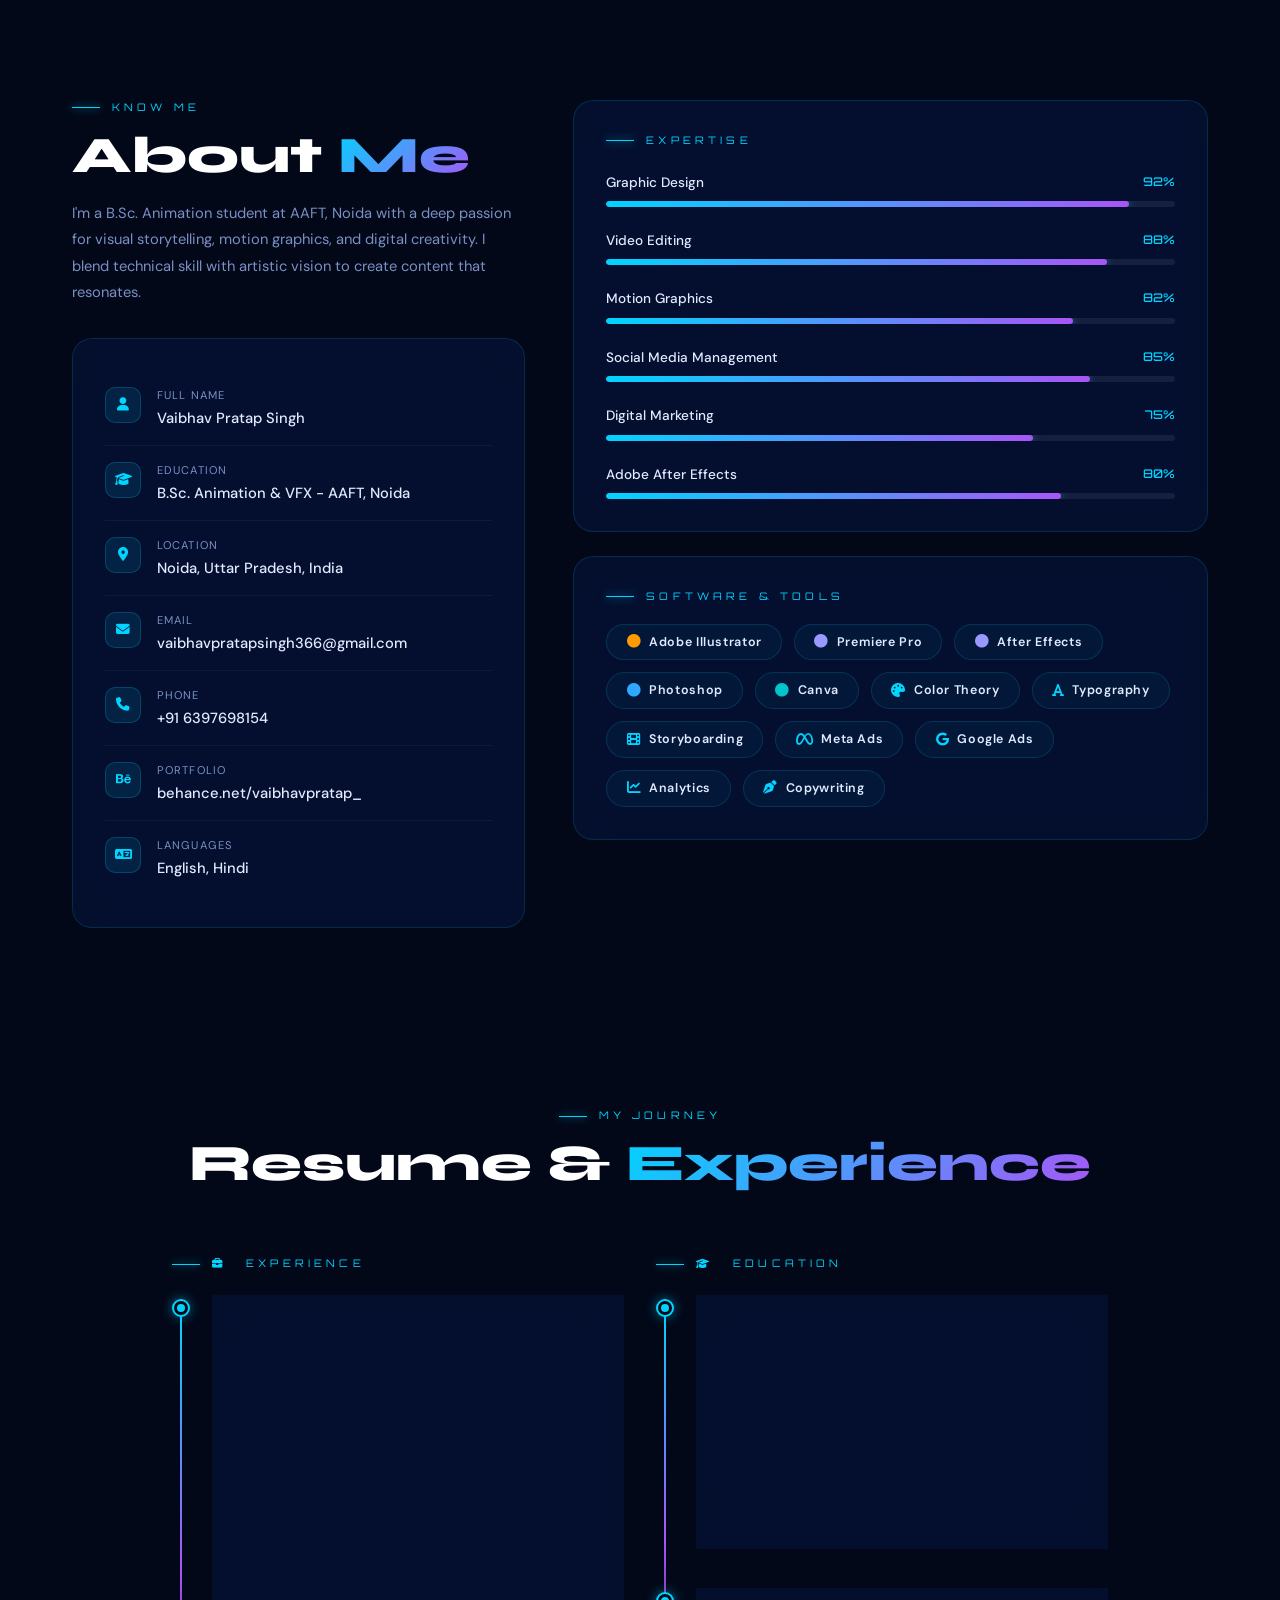
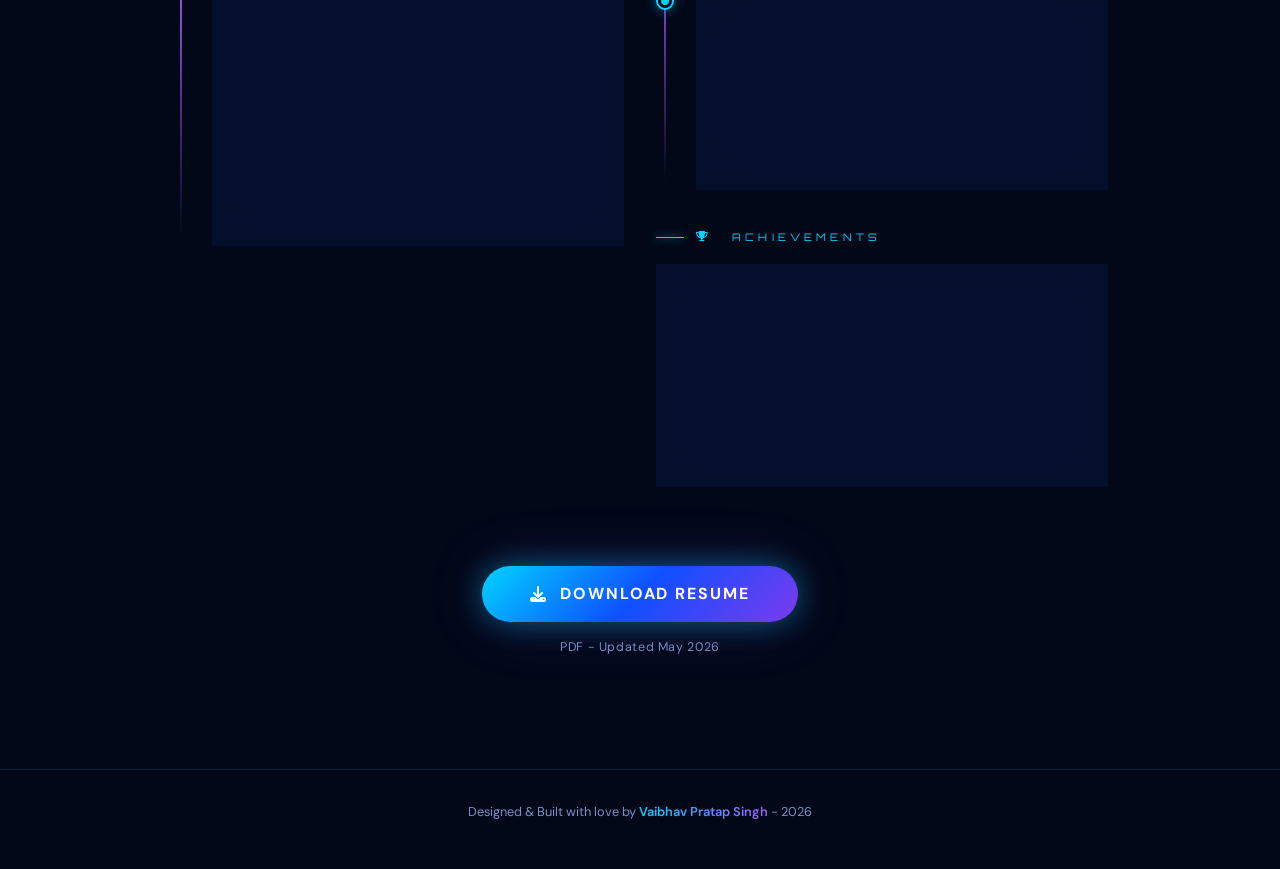
==== about.html @ ba0e1bf4 "Add files via upload" ====
﻿<!DOCTYPE html>
<html lang="en">
<head>
  <meta charset="UTF-8">
  <meta name="viewport" content="width=device-width, initial-scale=1.0">
  <title>Vaibhav Pratap Singh - About</title>
  <link href="https://cdnjs.cloudflare.com/ajax/libs/bootstrap/5.3.0/css/bootstrap.min.css" rel="stylesheet">
  <link href="https://cdnjs.cloudflare.com/ajax/libs/font-awesome/6.4.0/css/all.min.css" rel="stylesheet">
  <link href="https://fonts.googleapis.com/css2?family=Orbitron:wght@400;700;900&family=Syne:wght@400;600;700;800&family=DM+Sans:wght@400;500;700&display=swap" rel="stylesheet">
  <link rel="stylesheet" href="style.css">
</head>
<body data-page="about">
<section id="about">
  <div class="about-grid">
    <div>
      <div class="reveal">
        <div class="section-label">Know Me</div>
        <h2 class="section-title">About <span>Me</span></h2>
        <p style="color:var(--muted);font-size:0.92rem;line-height:1.8;margin-bottom:2rem;">
          I'm a B.Sc. Animation student at AAFT, Noida with a deep passion for visual storytelling,
          motion graphics, and digital creativity. I blend technical skill with artistic vision to
          create content that resonates.
        </p>
      </div>
      <div class="glass-card detail-card reveal reveal-d1">
        <div class="detail-row">
          <div class="detail-icon"><i class="fa-solid fa-user"></i></div>
          <div>
            <div class="detail-label">Full Name</div>
            <div class="detail-value">Vaibhav Pratap Singh</div>
          </div>
        </div>
        <div class="detail-row">
          <div class="detail-icon"><i class="fa-solid fa-graduation-cap"></i></div>
          <div>
            <div class="detail-label">Education</div>
            <div class="detail-value">B.Sc. Animation & VFX - AAFT, Noida</div>
          </div>
        </div>
        <div class="detail-row">
          <div class="detail-icon"><i class="fa-solid fa-location-dot"></i></div>
          <div>
            <div class="detail-label">Location</div>
            <div class="detail-value">Noida, Uttar Pradesh, India</div>
          </div>
        </div>
        <div class="detail-row">
          <div class="detail-icon"><i class="fa-solid fa-envelope"></i></div>
          <div>
            <div class="detail-label">Email</div>
            <div class="detail-value">vaibhavpratapsingh366@gmail.com</div>
          </div>
        </div>
        <div class="detail-row">
          <div class="detail-icon"><i class="fa-solid fa-phone"></i></div>
          <div>
            <div class="detail-label">Phone</div>
            <div class="detail-value">+91 6397698154</div>
          </div>
        </div>
        <div class="detail-row">
          <div class="detail-icon"><i class="fa-brands fa-behance"></i></div>
          <div>
            <div class="detail-label">Portfolio</div>
            <div class="detail-value">behance.net/vaibhavpratap_</div>
          </div>
        </div>
        <div class="detail-row">
          <div class="detail-icon"><i class="fa-solid fa-language"></i></div>
          <div>
            <div class="detail-label">Languages</div>
            <div class="detail-value">English, Hindi</div>
          </div>
        </div>
      </div>
    </div>
    <div>
      <div class="glass-card detail-card reveal reveal-d2" style="margin-bottom:1.5rem;">
        <div class="section-label" style="margin-bottom:1.5rem;">Expertise</div>
        <div class="skill-item">
          <div class="skill-header"><span>Graphic Design</span><span class="skill-pct">92%</span></div>
          <div class="skill-bar"><div class="skill-fill" data-width="92"></div></div>
        </div>
        <div class="skill-item">
          <div class="skill-header"><span>Video Editing</span><span class="skill-pct">88%</span></div>
          <div class="skill-bar"><div class="skill-fill" data-width="88"></div></div>
        </div>
        <div class="skill-item">
          <div class="skill-header"><span>Motion Graphics</span><span class="skill-pct">82%</span></div>
          <div class="skill-bar"><div class="skill-fill" data-width="82"></div></div>
        </div>
        <div class="skill-item">
          <div class="skill-header"><span>Social Media Management</span><span class="skill-pct">85%</span></div>
          <div class="skill-bar"><div class="skill-fill" data-width="85"></div></div>
        </div>
        <div class="skill-item">
          <div class="skill-header"><span>Digital Marketing</span><span class="skill-pct">75%</span></div>
          <div class="skill-bar"><div class="skill-fill" data-width="75"></div></div>
        </div>
        <div class="skill-item" style="margin-bottom:0;">
          <div class="skill-header"><span>Adobe After Effects</span><span class="skill-pct">80%</span></div>
          <div class="skill-bar"><div class="skill-fill" data-width="80"></div></div>
        </div>
      </div>
      <div class="glass-card detail-card reveal reveal-d3">
        <div class="section-label" style="margin-bottom:1.2rem;">Software & Tools</div>
        <div class="tools-grid">
          <div class="tool-tag"><i class="fa-solid fa-circle" style="color:#ff9a00;"></i>Adobe Illustrator</div>
          <div class="tool-tag"><i class="fa-solid fa-circle" style="color:#9999ff;"></i>Premiere Pro</div>
          <div class="tool-tag"><i class="fa-solid fa-circle" style="color:#9999ff;"></i>After Effects</div>
          <div class="tool-tag"><i class="fa-solid fa-circle" style="color:#31a8ff;"></i>Photoshop</div>
          <div class="tool-tag"><i class="fa-solid fa-circle" style="color:#00c4cc;"></i>Canva</div>
          <div class="tool-tag"><i class="fa-solid fa-palette"></i>Color Theory</div>
          <div class="tool-tag"><i class="fa-solid fa-font"></i>Typography</div>
          <div class="tool-tag"><i class="fa-solid fa-film"></i>Storyboarding</div>
          <div class="tool-tag"><i class="fa-brands fa-meta"></i>Meta Ads</div>
          <div class="tool-tag"><i class="fa-brands fa-google"></i>Google Ads</div>
          <div class="tool-tag"><i class="fa-solid fa-chart-line"></i>Analytics</div>
          <div class="tool-tag"><i class="fa-solid fa-pen-nib"></i>Copywriting</div>
        </div>
      </div>
    </div>
  </div>
</section>

<section id="resume">
  <div class="resume-container">
    <div class="text-center reveal" style="margin-bottom:4rem;">
      <div class="section-label" style="justify-content:center;">My Journey</div>
      <h2 class="section-title">Resume & <span>Experience</span></h2>
    </div>

    <div class="resume-grid">
      <!-- Experience -->
      <div class="reveal reveal-d1">
        <div class="section-label" style="margin-bottom:1.5rem;">
          <i class="fa-solid fa-briefcase" style="margin-right:0.5rem;"></i>Experience
        </div>
        <div class="timeline">
          <div class="timeline-item">
            <div class="timeline-dot"></div>
            <div class="glass-card timeline-content">
              <div class="tl-date">2023 - Present</div>
              <div class="tl-title">Freelance Graphic Designer & Video Editor</div>
              <div class="tl-sub">Remote | India</div>
              <ul class="tl-list">
                <li>Designed 30+ social media posts, posters, and brand creatives for small businesses</li>
                <li>Edited 50+ short-form videos (Reels, YouTube Shorts, promos) using Premiere Pro & After Effects</li>
                <li>Created motion graphics including text animations, transitions, and logo reveals</li>
                <li>Managed social media accounts (Instagram, Facebook, LinkedIn) with content planning & engagement</li>
                <li>Ran digital marketing campaigns (Meta Ads, Google Ads) to increase reach and conversions</li>
                <li>Collaborated with clients and delivered projects on time with 100% satisfaction</li>
              </ul>
            </div>
          </div>
        </div>
      </div>

      <!-- Education -->
      <div class="reveal reveal-d2">
        <div class="section-label" style="margin-bottom:1.5rem;">
          <i class="fa-solid fa-graduation-cap" style="margin-right:0.5rem;"></i>Education
        </div>
        <div class="timeline">
          <div class="timeline-item">
            <div class="timeline-dot"></div>
            <div class="glass-card timeline-content">
              <div class="tl-date">2023 - Pursuing</div>
              <div class="tl-title">B.Sc. in Animation & VFX</div>
              <div class="tl-sub">AAFT, Noida Film City</div>
              <ul class="tl-list">
                <li>Specializing in visual effects, animation, and digital media production</li>
                <li>Hands-on training in industry-standard software and workflows</li>
              </ul>
            </div>
          </div>
          <div class="timeline-item">
            <div class="timeline-dot"></div>
            <div class="glass-card timeline-content">
              <div class="tl-date">Completed</div>
              <div class="tl-title">Class X & XII</div>
              <div class="tl-sub">Gyandeep Public School</div>
              <ul class="tl-list">
                <li>Strong academic foundation with focus on sciences</li>
              </ul>
            </div>
          </div>
        </div>

        <!-- Achievements -->
        <div class="section-label" style="margin:2rem 0 1.2rem;">
          <i class="fa-solid fa-trophy" style="margin-right:0.5rem;"></i>Achievements
        </div>
        <div class="glass-card timeline-content">
          <ul class="tl-list">
            <li>Completed multiple live projects as a freelancer with positive client feedback</li>
            <li>Delivered all projects before deadlines, maintaining 100% client satisfaction</li>
            <li>Continuously learning and upgrading skills to stay industry-ready</li>
          </ul>
        </div>
      </div>
    </div>

    <div class="download-section reveal">
      <a href="#" class="btn-download" onclick="alert('Resume PDF - Vaibhav Pratap Singh'); return false;">
        <i class="fa-solid fa-download"></i> Download Resume
      </a>
      <p style="color:var(--muted);font-size:0.78rem;margin-top:1rem;letter-spacing:0.05em;">
        PDF - Updated May 2026
      </p>
    </div>
  </div>
</section>

<footer>
  <p>Designed & Built with love by <span>Vaibhav Pratap Singh</span> - 2026</p>
</footer>
<script src="https://cdnjs.cloudflare.com/ajax/libs/bootstrap/5.3.0/js/bootstrap.bundle.min.js"></script>
<script src="script.js"></script>
</body>
</html>
---- style.css ----
﻿:root {
  --navy: #020818;
  --deep: #040d24;
  --card: rgba(6,18,52,0.75);
  --blue: #0f4fff;
  --electric: #00d4ff;
  --purple: #7c3aed;
  --violet: #a855f7;
  --glow: rgba(0,212,255,0.35);
  --glow2: rgba(124,58,237,0.3);
  --text: #e2eaff;
  --muted: #7a90c4;
  --orange: #ff7c1f;
  --border: rgba(0,212,255,0.15);
}

*, *::before, *::after { box-sizing: border-box; margin: 0; padding: 0; }

html { scroll-behavior: smooth; }

body {
  background: var(--navy);
  color: var(--text);
  font-family: 'DM Sans', sans-serif;
  cursor: auto;
  overflow-x: hidden;
}

a, button, .project-card, .project-thumb[data-lb-type], .hamburger, #lb-close {
  cursor: pointer;
}
@media (hover: none), (pointer: coarse) {
  body { cursor: auto; }
}

/* Loading Screen */
#loader {
  position: fixed; inset: 0;
  background: var(--navy);
  z-index: 9999;
  display: flex; flex-direction: column;
  align-items: center; justify-content: center;
  transition: opacity 0.8s ease, visibility 0.8s;
}
#loader.hidden { opacity: 0; visibility: hidden; }
.loader-logo {
  font-family: 'Orbitron', monospace;
  font-size: 2.5rem; font-weight: 900;
  background: linear-gradient(135deg, var(--electric), var(--violet));
  -webkit-background-clip: text; -webkit-text-fill-color: transparent;
  letter-spacing: 0.2em;
  animation: pulse-glow 1.5s ease-in-out infinite alternate;
}
.loader-bar-wrap {
  width: 240px; height: 2px;
  background: rgba(255,255,255,0.08);
  border-radius: 2px; margin-top: 2rem; overflow: hidden;
}
.loader-bar {
  height: 100%;
  background: linear-gradient(90deg, var(--electric), var(--violet));
  border-radius: 2px;
  animation: load 2s ease-in-out forwards;
}
@keyframes load { from { width: 0; } to { width: 100%; } }
@keyframes pulse-glow {
  from { text-shadow: 0 0 20px rgba(0,212,255,0.4); }
  to   { text-shadow: 0 0 60px rgba(0,212,255,0.9), 0 0 100px rgba(168,85,247,0.5); }
}

/* Stars Background */
.stars-bg {
  position: fixed; inset: 0; z-index: 0; pointer-events: none;
  background:
    radial-gradient(ellipse 80% 50% at 20% 0%, rgba(15,79,255,0.12) 0%, transparent 60%),
    radial-gradient(ellipse 60% 40% at 80% 100%, rgba(124,58,237,0.1) 0%, transparent 60%),
    var(--navy);
}
.stars-bg::before, .stars-bg::after {
  content: '';
  position: absolute; inset: 0;
  background-image:
    radial-gradient(1px 1px at 20% 15%, rgba(255,255,255,0.5) 0%, transparent 100%),
    radial-gradient(1px 1px at 70% 30%, rgba(255,255,255,0.4) 0%, transparent 100%),
    radial-gradient(1px 1px at 40% 70%, rgba(255,255,255,0.3) 0%, transparent 100%),
    radial-gradient(1.5px 1.5px at 85% 60%, rgba(255,255,255,0.5) 0%, transparent 100%),
    radial-gradient(1px 1px at 10% 85%, rgba(255,255,255,0.4) 0%, transparent 100%),
    radial-gradient(1px 1px at 55% 45%, rgba(255,255,255,0.3) 0%, transparent 100%),
    radial-gradient(1px 1px at 30% 55%, rgba(200,220,255,0.4) 0%, transparent 100%),
    radial-gradient(1.5px 1.5px at 92% 20%, rgba(200,220,255,0.5) 0%, transparent 100%),
    radial-gradient(1px 1px at 65% 80%, rgba(200,220,255,0.3) 0%, transparent 100%),
    radial-gradient(1px 1px at 5% 40%, rgba(200,220,255,0.4) 0%, transparent 100%);
  animation: twinkle 8s ease-in-out infinite alternate;
}
.stars-bg::after {
  background-image:
    radial-gradient(1px 1px at 45% 25%, rgba(255,255,255,0.5) 0%, transparent 100%),
    radial-gradient(1.5px 1.5px at 15% 65%, rgba(255,255,255,0.4) 0%, transparent 100%),
    radial-gradient(1px 1px at 75% 10%, rgba(255,255,255,0.3) 0%, transparent 100%),
    radial-gradient(1px 1px at 95% 80%, rgba(255,255,255,0.5) 0%, transparent 100%),
    radial-gradient(1px 1px at 25% 90%, rgba(200,220,255,0.4) 0%, transparent 100%);
  animation-duration: 6s; animation-delay: -3s;
}
@keyframes twinkle { from { opacity: 0.6; } to { opacity: 1; } }

/* Navbar */
.navbar-custom {
  position: fixed; top: 0; left: 0; right: 0; z-index: 1000;
  padding: 1rem 2rem;
  background: rgba(2,8,24,0.7);
  backdrop-filter: blur(20px) saturate(180%);
  border-bottom: 1px solid var(--border);
  transition: all 0.4s ease;
}
.navbar-custom.scrolled {
  padding: 0.6rem 2rem;
  background: rgba(2,8,24,0.92);
  box-shadow: 0 4px 40px rgba(0,0,0,0.4);
}
.nav-brand {
  font-family: 'Orbitron', monospace;
  font-size: 1.1rem; font-weight: 700;
  background: linear-gradient(135deg, var(--electric), var(--violet));
  -webkit-background-clip: text; -webkit-text-fill-color: transparent;
  letter-spacing: 0.15em; text-decoration: none;
}
.nav-links { display: flex; gap: 0.25rem; list-style: none; }
.nav-links a {
  color: var(--muted); text-decoration: none;
  font-size: 0.82rem; font-weight: 500; letter-spacing: 0.1em;
  text-transform: uppercase;
  padding: 0.5rem 1rem; border-radius: 6px;
  transition: all 0.3s ease; position: relative;
}
.nav-links a::after {
  content: ''; position: absolute; bottom: 4px; left: 50%; right: 50%;
  height: 2px; background: var(--electric);
  border-radius: 2px; transition: all 0.3s ease;
  box-shadow: 0 0 8px var(--electric);
}
.nav-links a:hover { color: var(--electric); }
.nav-links a:hover::after { left: 15%; right: 15%; }
.nav-links a.active { color: var(--electric); }
.nav-links a.active::after { left: 15%; right: 15%; }
.hamburger {
  display: none; flex-direction: column; gap: 5px;
  cursor: pointer; padding: 4px;
}
.hamburger span {
  display: block; width: 24px; height: 2px;
  background: var(--electric); border-radius: 2px;
  transition: all 0.3s;
}

/* Section Base */
section {
  position: relative; z-index: 1;
  min-height: 100vh; padding: 100px 0 80px;
}

/* HERO */
#home {
  display: flex; align-items: center;
  padding-top: 120px; padding-bottom: 60px;
  overflow: hidden;
}
.hero-grid {
  display: grid;
  grid-template-columns: 1fr 1fr;
  gap: 4rem; align-items: center;
  max-width: 1200px; margin: 0 auto; padding: 0 2rem;
  width: 100%;
}
.hero-text { order: 1; }
.hero-eyebrow {
  font-family: 'Orbitron', monospace;
  font-size: 0.7rem; letter-spacing: 0.35em;
  color: var(--electric); text-transform: uppercase;
  margin-bottom: 1.2rem;
  display: flex; align-items: center; gap: 0.75rem;
  animation: fadeSlideUp 0.8s ease 0.3s both;
}
.hero-eyebrow::before {
  content: ''; display: block; width: 32px; height: 1px;
  background: var(--electric);
  box-shadow: 0 0 8px var(--electric);
}
.hero-name {
  font-family: 'Syne', sans-serif;
  font-size: clamp(2.8rem, 5.5vw, 5rem);
  font-weight: 800; line-height: 1.05;
  color: #fff; margin-bottom: 0.4rem;
  animation: fadeSlideUp 0.8s ease 0.5s both;
}
.hero-name .highlight {
  background: linear-gradient(135deg, var(--electric) 0%, var(--violet) 100%);
  -webkit-background-clip: text; -webkit-text-fill-color: transparent;
  display: block;
}
.hero-title {
  font-family: 'Orbitron', monospace;
  font-size: 0.9rem; letter-spacing: 0.2em;
  color: var(--orange); margin-bottom: 1.8rem;
  text-transform: uppercase;
  animation: fadeSlideUp 0.8s ease 0.7s both;
}
.hero-desc {
  font-size: 1rem; color: var(--muted); line-height: 1.8;
  max-width: 480px; margin-bottom: 2.5rem;
  animation: fadeSlideUp 0.8s ease 0.9s both;
}
.hero-buttons {
  display: flex; gap: 1rem; flex-wrap: wrap;
  animation: fadeSlideUp 0.8s ease 1.1s both;
}
.btn-glow {
  padding: 0.75rem 2rem; border-radius: 50px;
  font-size: 0.85rem; font-weight: 600; letter-spacing: 0.1em;
  text-transform: uppercase; text-decoration: none;
  border: none; cursor: pointer; position: relative;
  overflow: hidden; transition: all 0.4s ease; display: inline-flex;
  align-items: center; gap: 0.5rem;
}
.btn-glow.primary {
  background: linear-gradient(135deg, var(--electric), var(--blue));
  color: #fff;
  box-shadow: 0 0 20px rgba(0,212,255,0.4), 0 4px 20px rgba(0,0,0,0.3);
}
.btn-glow.primary:hover {
  transform: translateY(-3px);
  box-shadow: 0 0 40px rgba(0,212,255,0.7), 0 8px 30px rgba(0,0,0,0.4);
}
.btn-glow.secondary {
  background: transparent;
  color: var(--electric);
  border: 1.5px solid rgba(0,212,255,0.5);
  box-shadow: 0 0 12px rgba(0,212,255,0.1) inset;
}
.btn-glow.secondary:hover {
  background: rgba(0,212,255,0.1);
  border-color: var(--electric);
  transform: translateY(-3px);
  box-shadow: 0 0 25px rgba(0,212,255,0.3);
}
.btn-glow::after {
  content: ''; position: absolute;
  width: 60px; height: 100%; top: 0; left: -80px;
  background: linear-gradient(90deg, transparent, rgba(255,255,255,0.2), transparent);
  transform: skewX(-20deg);
  transition: left 0.5s ease;
}
.btn-glow:hover::after { left: 120%; }

/* Hero Image */
.hero-image-wrap {
  order: 2; display: flex;
  justify-content: center; align-items: center;
  animation: fadeSlideLeft 1s ease 0.4s both;
  position: relative;
}
.hero-image-ring {
  position: relative; width: 340px; height: 340px;
}
.hero-image-ring::before, .hero-image-ring::after {
  content: ''; position: absolute; inset: -12px;
  border-radius: 50%;
  border: 1.5px solid transparent;
  background: linear-gradient(var(--navy), var(--navy)) padding-box,
              linear-gradient(135deg, var(--electric), transparent, var(--violet)) border-box;
  animation: spin-ring 8s linear infinite;
}
.hero-image-ring::after {
  inset: -24px;
  animation-direction: reverse;
  animation-duration: 12s;
  border-color: transparent;
  background: linear-gradient(var(--navy), var(--navy)) padding-box,
              linear-gradient(225deg, var(--violet), transparent, var(--electric)) border-box;
  opacity: 0.5;
}
@keyframes spin-ring { to { transform: rotate(360deg); } }
.hero-img {
  width: 100%; height: 100%;
  border-radius: 50%; object-fit: cover;
  border: 3px solid rgba(0,212,255,0.3);
  position: relative; z-index: 1;
  filter: brightness(1.05) saturate(1.1);
}
.hero-glow-orb {
  position: absolute; width: 300px; height: 300px;
  border-radius: 50%; z-index: 0;
  background: radial-gradient(ellipse, rgba(0,212,255,0.12) 0%, transparent 70%);
  animation: breathe 4s ease-in-out infinite alternate;
}
@keyframes breathe {
  from { transform: scale(0.95); opacity: 0.6; }
  to   { transform: scale(1.1);  opacity: 1; }
}

/* Social Strip */
.hero-social {
  display: flex; gap: 1rem; margin-top: 2rem;
  animation: fadeSlideUp 0.8s ease 1.3s both;
}
.social-icon {
  width: 42px; height: 42px; border-radius: 50%;
  display: flex; align-items: center; justify-content: center;
  background: rgba(255,255,255,0.04);
  border: 1px solid var(--border);
  color: var(--muted); font-size: 1rem;
  text-decoration: none; transition: all 0.3s ease;
}
.social-icon:hover {
  color: var(--electric);
  border-color: var(--electric);
  background: rgba(0,212,255,0.1);
  transform: translateY(-4px);
  box-shadow: 0 0 20px rgba(0,212,255,0.3);
}

/* Section Headings */
.section-label {
  font-family: 'Orbitron', monospace;
  font-size: 0.65rem; letter-spacing: 0.4em;
  color: var(--electric); text-transform: uppercase;
  display: flex; align-items: center; gap: 0.75rem;
  margin-bottom: 0.75rem;
}
.section-label::before {
  content: ''; display: block; width: 28px; height: 1px;
  background: var(--electric); box-shadow: 0 0 8px var(--electric);
}
.section-title {
  font-family: 'Syne', sans-serif;
  font-size: clamp(2rem, 4vw, 3.2rem);
  font-weight: 800; color: #fff;
  line-height: 1.1; margin-bottom: 1rem;
}
.section-title span {
  background: linear-gradient(135deg, var(--electric), var(--violet));
  -webkit-background-clip: text; -webkit-text-fill-color: transparent;
}

/* Glass Cards */
.glass-card {
  background: var(--card);
  backdrop-filter: blur(20px) saturate(150%);
  border: 1px solid var(--border);
  border-radius: 20px;
  transition: all 0.4s ease;
}
.glass-card:hover {
  border-color: rgba(0,212,255,0.35);
  box-shadow: 0 0 40px rgba(0,212,255,0.08), 0 20px 60px rgba(0,0,0,0.3);
  transform: translateY(-4px);
}

/* ABOUT */
#about { background: transparent; }
.about-grid {
  display: grid;
  grid-template-columns: 1fr 1.4fr;
  gap: 3rem; align-items: start;
  max-width: 1200px; margin: 0 auto; padding: 0 2rem;
}
.detail-card { padding: 2rem; }
.detail-row {
  display: flex; align-items: flex-start; gap: 1rem;
  padding: 1rem 0; border-bottom: 1px solid rgba(255,255,255,0.05);
}
.detail-row:last-child { border-bottom: none; }
.detail-icon {
  width: 36px; height: 36px; border-radius: 10px;
  background: rgba(0,212,255,0.1);
  border: 1px solid rgba(0,212,255,0.2);
  display: flex; align-items: center; justify-content: center;
  color: var(--electric); font-size: 0.85rem; flex-shrink: 0;
}
.detail-label {
  font-size: 0.7rem; letter-spacing: 0.1em;
  text-transform: uppercase; color: var(--muted); margin-bottom: 0.2rem;
}
.detail-value { font-size: 0.92rem; color: var(--text); font-weight: 500; }

/* Skills */
.skill-item { margin-bottom: 1.5rem; }
.skill-header {
  display: flex; justify-content: space-between;
  font-size: 0.85rem; margin-bottom: 0.5rem;
  font-weight: 500;
}
.skill-pct { color: var(--electric); font-family: 'Orbitron', monospace; font-size: 0.75rem; }
.skill-bar {
  height: 6px; background: rgba(255,255,255,0.07);
  border-radius: 10px; overflow: hidden; position: relative;
}
.skill-fill {
  height: 100%; border-radius: 10px; width: 0;
  background: linear-gradient(90deg, var(--electric), var(--violet));
  box-shadow: 0 0 10px rgba(0,212,255,0.5);
  transition: width 1.2s cubic-bezier(.25,.46,.45,.94);
}

/* Software Tags */
.tools-grid { display: flex; flex-wrap: wrap; gap: 0.75rem; margin-top: 1rem; }
.tool-tag {
  padding: 0.5rem 1.2rem; border-radius: 50px;
  font-size: 0.78rem; font-weight: 600; letter-spacing: 0.05em;
  border: 1px solid var(--border);
  background: rgba(0,212,255,0.05);
  color: var(--text); transition: all 0.3s ease;
  display: flex; align-items: center; gap: 0.5rem;
}
.tool-tag i { color: var(--electric); font-size: 0.85rem; }
.tool-tag:hover {
  background: rgba(0,212,255,0.12);
  border-color: rgba(0,212,255,0.4);
  transform: translateY(-2px);
  box-shadow: 0 0 15px rgba(0,212,255,0.15);
}

/* RESUME */
#resume { background: transparent; }
.resume-container { max-width: 1000px; margin: 0 auto; padding: 0 2rem; }
.timeline { position: relative; padding-left: 2.5rem; }
.timeline::before {
  content: ''; position: absolute; left: 8px; top: 8px; bottom: 8px;
  width: 2px;
  background: linear-gradient(180deg, var(--electric), var(--violet), transparent);
  border-radius: 2px;
}
.timeline-item { position: relative; margin-bottom: 2.5rem; }
.timeline-dot {
  position: absolute; left: -2.5rem; top: 0.2rem;
  width: 18px; height: 18px; border-radius: 50%;
  background: var(--navy);
  border: 2px solid var(--electric);
  box-shadow: 0 0 12px rgba(0,212,255,0.5);
}
.timeline-dot::after {
  content: ''; position: absolute; inset: 3px;
  border-radius: 50%;
  background: var(--electric);
}
.timeline-content { padding: 1.5rem 1.8rem; }
.tl-date {
  font-family: 'Orbitron', monospace;
  font-size: 0.65rem; letter-spacing: 0.15em;
  color: var(--electric); margin-bottom: 0.4rem;
}
.tl-title {
  font-family: 'Syne', sans-serif;
  font-size: 1.1rem; font-weight: 700;
  color: #fff; margin-bottom: 0.2rem;
}
.tl-sub { font-size: 0.82rem; color: var(--violet); margin-bottom: 0.75rem; font-style: italic; }
.tl-list { list-style: none; }
.tl-list li {
  font-size: 0.88rem; color: var(--muted);
  padding: 0.3rem 0; padding-left: 1.2rem; position: relative;
}
.tl-list li::before {
  content: '>'; position: absolute; left: 0;
  color: var(--electric); font-size: 1rem;
}
.download-section {
  text-align: center; padding: 3rem 0 1rem;
}
.btn-download {
  padding: 1rem 3rem; font-size: 1rem;
  font-weight: 700; letter-spacing: 0.12em;
  text-transform: uppercase;
  background: linear-gradient(135deg, var(--electric) 0%, var(--blue) 50%, var(--purple) 100%);
  border: none; border-radius: 50px; color: #fff;
  cursor: pointer; text-decoration: none;
  position: relative; overflow: hidden;
  box-shadow: 0 0 30px rgba(0,212,255,0.4), 0 0 60px rgba(124,58,237,0.2);
  transition: all 0.4s ease; display: inline-flex; align-items: center; gap: 0.75rem;
  animation: glow-pulse 3s ease-in-out infinite;
}
.btn-download:hover {
  transform: translateY(-4px) scale(1.02);
  box-shadow: 0 0 50px rgba(0,212,255,0.6), 0 0 100px rgba(124,58,237,0.4);
  color: #fff;
}
@keyframes glow-pulse {
  0%, 100% { box-shadow: 0 0 30px rgba(0,212,255,0.4), 0 0 60px rgba(124,58,237,0.2); }
  50% { box-shadow: 0 0 50px rgba(0,212,255,0.7), 0 0 90px rgba(124,58,237,0.4); }
}
.resume-grid {
  display: grid; grid-template-columns: 1fr 1fr;
  gap: 2rem; margin-bottom: 2rem;
}

/* WORK / PORTFOLIO */
#work { background: transparent; }
.work-container { max-width: 1200px; margin: 0 auto; padding: 0 2rem; }
.filter-tabs {
  display: flex; gap: 0.5rem; flex-wrap: wrap;
  margin-bottom: 3rem;
}
.filter-tab {
  padding: 0.5rem 1.4rem; border-radius: 50px;
  font-size: 0.78rem; font-weight: 600; letter-spacing: 0.08em;
  text-transform: uppercase; cursor: pointer;
  border: 1.5px solid var(--border);
  background: transparent; color: var(--muted);
  transition: all 0.3s ease;
}
.filter-tab.active, .filter-tab:hover {
  background: rgba(0,212,255,0.12);
  border-color: var(--electric);
  color: var(--electric);
  box-shadow: 0 0 15px rgba(0,212,255,0.2);
}
.projects-grid {
  display: grid;
  grid-template-columns: repeat(3, 1fr);
  gap: 1.5rem;
}
.project-card {
  border-radius: 20px; overflow: hidden;
  position: relative; cursor: pointer;
  border: 1px solid var(--border);
  background: var(--card);
  backdrop-filter: blur(20px);
  transition: all 0.4s ease;
}
.project-card:hover {
  transform: translateY(-8px);
  border-color: rgba(0,212,255,0.35);
  box-shadow: 0 20px 60px rgba(0,0,0,0.4), 0 0 30px rgba(0,212,255,0.1);
}
.project-thumb {
  height: 220px; position: relative; overflow: hidden;
  display: flex; align-items: center; justify-content: center;
}
.project-thumb-icon {
  font-size: 3.5rem; opacity: 0.8;
  transition: transform 0.4s ease, opacity 0.4s;
}
.project-card:hover .project-thumb-icon {
  transform: scale(1.15); opacity: 1;
}
.project-overlay {
  position: absolute; inset: 0;
  display: flex; align-items: center; justify-content: center;
  opacity: 0; transition: opacity 0.4s ease;
  background: rgba(2,8,24,0.85);
  backdrop-filter: blur(4px);
  flex-direction: column; gap: 0.5rem;
}
.project-card:hover .project-overlay { opacity: 1; }
.project-overlay-text {
  font-family: 'Syne', sans-serif;
  font-size: 0.85rem; font-weight: 700;
  color: var(--electric); letter-spacing: 0.12em;
  text-transform: uppercase;
}
.project-body { padding: 1.5rem; }
.project-cat {
  font-family: 'Orbitron', monospace;
  font-size: 0.6rem; letter-spacing: 0.2em;
  color: var(--electric); text-transform: uppercase;
  margin-bottom: 0.4rem;
}
.project-name {
  font-family: 'Syne', sans-serif;
  font-size: 1rem; font-weight: 700; color: #fff;
  margin-bottom: 0.5rem;
}
.project-desc { font-size: 0.82rem; color: var(--muted); line-height: 1.6; }
.project-tags { display: flex; gap: 0.4rem; flex-wrap: wrap; margin-top: 1rem; }
.project-tag {
  padding: 0.2rem 0.6rem; border-radius: 20px;
  font-size: 0.68rem; font-weight: 600;
  border: 1px solid rgba(168,85,247,0.3);
  color: var(--violet);
  background: rgba(168,85,247,0.08);
}

/* Thumb backgrounds */
.thumb-1 { background: linear-gradient(135deg, #0a1628, #0d3060); }
.thumb-2 { background: linear-gradient(135deg, #140a28, #2d1060); }
.thumb-3 { background: linear-gradient(135deg, #0a2018, #0d5040); }
.thumb-4 { background: linear-gradient(135deg, #280a0a, #601030); }
.thumb-5 { background: linear-gradient(135deg, #1a1a00, #403010); }
.thumb-6 { background: linear-gradient(135deg, #00141a, #003040); }
.thumb-7 { background: linear-gradient(135deg, #0a0a28, #102060); }
.thumb-8 { background: linear-gradient(135deg, #140a28, #3a0060); }
.thumb-9 { background: linear-gradient(135deg, #0a2828, #006040); }

.thumb-10 { background: linear-gradient(135deg, #1a0800, #4a2000); }
.thumb-11 { background: linear-gradient(135deg, #001a10, #003a20); }
.thumb-12 { background: linear-gradient(135deg, #10001a, #300040); }
.thumb-13 { background: linear-gradient(135deg, #001020, #002850); }
.thumb-14 { background: linear-gradient(135deg, #0a1a00, #204000); }
.thumb-img { width:100%; height:100%; object-fit:cover; transition: transform 0.5s ease; }
.project-card:hover .thumb-img { transform: scale(1.05); }


/* CONTACT */
#contact { min-height: auto; padding: 80px 0; }
.contact-inner {
  max-width: 900px; margin: 0 auto; padding: 0 2rem;
}
.contact-card {
  padding: 4rem; border-radius: 28px; text-align: center;
  background: var(--card); backdrop-filter: blur(20px);
  border: 1px solid var(--border);
  position: relative; overflow: hidden;
}
.contact-card::before {
  content: ''; position: absolute; inset: 0;
  background:
    radial-gradient(ellipse 80% 50% at 50% 0%, rgba(0,212,255,0.06) 0%, transparent 60%);
  pointer-events: none;
}
.contact-title {
  font-family: 'Syne', sans-serif;
  font-size: 2.5rem; font-weight: 800;
  color: #fff; margin-bottom: 1rem;
}
.contact-email {
  font-family: 'Orbitron', monospace;
  font-size: 1rem; letter-spacing: 0.15em;
  color: var(--electric); margin-bottom: 2.5rem;
  display: block; text-decoration: none;
  transition: all 0.3s ease;
  text-underline-offset: 4px;
  overflow-wrap: anywhere;
}
.contact-email:hover {
  text-decoration: underline;
  text-shadow: 0 0 18px rgba(0,212,255,0.7);
  color: #fff;
}
.contact-links { display: flex; justify-content: center; gap: 1.5rem; flex-wrap: wrap; }
.contact-link {
  display: flex; align-items: center; gap: 0.6rem;
  padding: 0.75rem 1.5rem; border-radius: 50px;
  border: 1px solid var(--border); color: var(--muted);
  text-decoration: none; font-size: 0.85rem; font-weight: 500;
  transition: all 0.3s ease;
}
.contact-link:hover {
  color: var(--electric); border-color: var(--electric);
  background: rgba(0,212,255,0.08);
  transform: translateY(-3px);
  box-shadow: 0 0 20px rgba(0,212,255,0.2);
}

/* Footer */
footer {
  padding: 2rem; text-align: center;
  border-top: 1px solid var(--border); position: relative; z-index: 1;
}
footer p { color: var(--muted); font-size: 0.8rem; }
footer span {
  background: linear-gradient(135deg, var(--electric), var(--violet));
  -webkit-background-clip: text; -webkit-text-fill-color: transparent;
  font-weight: 600;
}

/* Scroll Reveal */
.reveal { opacity: 0; transform: translateY(40px); transition: all 0.8s cubic-bezier(.25,.46,.45,.94); }
.reveal.visible { opacity: 1; transform: translateY(0); }
.reveal-left { opacity: 0; transform: translateX(-40px); transition: all 0.8s cubic-bezier(.25,.46,.45,.94); }
.reveal-left.visible { opacity: 1; transform: translateX(0); }
.reveal-right { opacity: 0; transform: translateX(40px); transition: all 0.8s cubic-bezier(.25,.46,.45,.94); }
.reveal-right.visible { opacity: 1; transform: translateX(0); }
.reveal-d1 { transition-delay: 0.1s; }
.reveal-d2 { transition-delay: 0.2s; }
.reveal-d3 { transition-delay: 0.3s; }
.reveal-d4 { transition-delay: 0.4s; }

/* Animations */
@keyframes fadeSlideUp {
  from { opacity: 0; transform: translateY(30px); }
  to   { opacity: 1; transform: translateY(0); }
}
@keyframes fadeSlideLeft {
  from { opacity: 0; transform: translateX(40px); }
  to   { opacity: 1; transform: translateX(0); }
}

/* Stats Bar */
.stats-row {
  display: flex; gap: 2rem; margin-top: 2.5rem;
  animation: fadeSlideUp 0.8s ease 1.5s both;
}
.stat-item { text-align: center; }
.stat-num {
  font-family: 'Orbitron', monospace;
  font-size: 1.8rem; font-weight: 900;
  background: linear-gradient(135deg, var(--electric), var(--violet));
  -webkit-background-clip: text; -webkit-text-fill-color: transparent;
}
.stat-label { font-size: 0.72rem; color: var(--muted); text-transform: uppercase; letter-spacing: 0.1em; margin-top: 0.1rem; }

/* Mobile Nav */
.mobile-menu {
  display: none; position: fixed;
  top: 72px; left: 0; right: 0;
  background: rgba(2,8,24,0.97);
  backdrop-filter: blur(20px);
  border-bottom: 1px solid var(--border);
  padding: 1.5rem 2rem; z-index: 999;
  flex-direction: column; gap: 0.5rem;
}
.mobile-menu.open { display: flex; }
.mobile-menu a {
  color: var(--muted); text-decoration: none;
  font-size: 0.9rem; font-weight: 500;
  letter-spacing: 0.1em; text-transform: uppercase;
  padding: 0.75rem 0;
  border-bottom: 1px solid rgba(255,255,255,0.04);
  transition: color 0.3s;
}
.mobile-menu a:hover { color: var(--electric); }

/* Responsive */
@media (max-width: 991px) {
  .hero-grid { grid-template-columns: 1fr; gap: 3rem; text-align: center; }
  .hero-text { order: 2; }
  .hero-image-wrap { order: 1; }
  .hero-eyebrow { justify-content: center; }
  .hero-desc { margin: 0 auto 2.5rem; }
  .hero-buttons { justify-content: center; }
  .stats-row { justify-content: center; }
  .hero-social { justify-content: center; }
  .about-grid { grid-template-columns: 1fr; }
  .resume-grid { grid-template-columns: 1fr; }
  .projects-grid { grid-template-columns: repeat(2, 1fr); }
  .nav-links, .hamburger { display: none; }
  .hamburger { display: flex; }
  .hero-image-ring { width: 280px; height: 280px; }
}
@media (max-width: 640px) {
  .projects-grid { grid-template-columns: 1fr; }
  .contact-card { padding: 2.5rem 1.5rem; }
  .contact-title { font-size: 1.8rem; }
  .hero-image-ring { width: 240px; height: 240px; }
}

/* Decorative grid lines */
.grid-lines {
  position: absolute; inset: 0; pointer-events: none; overflow: hidden; z-index: 0;
  opacity: 0.03;
  background-image:
    linear-gradient(to right, var(--electric) 1px, transparent 1px),
    linear-gradient(to bottom, var(--electric) 1px, transparent 1px);
  background-size: 80px 80px;
}

/* Number counter */
.counter { display: inline-block; }

/* Scanline effect on hero img */
.hero-img-wrap {
  position: relative; width: 100%; height: 100%; border-radius: 50%; overflow: hidden;
}
.hero-img-wrap::after {
  content: '';
  position: absolute; inset: 0; border-radius: 50%;
  background: repeating-linear-gradient(
    0deg,
    transparent, transparent 2px,
    rgba(0,212,255,0.015) 2px, rgba(0,212,255,0.015) 4px
  );
  pointer-events: none;
}

/* Lightbox */
#lb-overlay {
  display:none; position:fixed; inset:0; z-index:99990;
  background:rgba(2,8,24,0.96); backdrop-filter:blur(16px);
  align-items:center; justify-content:center; flex-direction:column;
}
#lb-overlay.open { display:flex; }
#lb-inner { position:relative; max-width:94vw; max-height:90vh; display:flex; align-items:center; justify-content:center; }
#lb-img  { max-width:90vw; max-height:86vh; border-radius:14px; box-shadow:0 0 60px rgba(0,212,255,0.25); display:none; object-fit:contain; }
#lb-vid  { max-width:90vw; max-height:86vh; border-radius:14px; box-shadow:0 0 60px rgba(0,212,255,0.25); outline:none; display:none; background:#000; }
#lb-close {
  position:fixed; top:1.4rem; right:1.8rem;
  background:rgba(0,212,255,0.12); border:1px solid var(--electric);
  color:var(--electric); font-size:1.3rem; border-radius:50%;
  width:42px; height:42px; cursor:pointer;
  display:flex; align-items:center; justify-content:center;
  transition:all 0.3s; z-index:99999; font-family:sans-serif;
}
#lb-close:hover { background:var(--electric); color:var(--navy); }
#lb-caption { margin-top:1rem; color:var(--muted); font-size:0.82rem; letter-spacing:0.08em; font-family:'Syne',sans-serif; text-align:center; }
.vid-play-badge {
  position:absolute; top:50%; left:50%; transform:translate(-50%,-50%);
  width:52px; height:52px; border-radius:50%;
  background:rgba(2,8,24,0.55); border:2px solid var(--electric);
  display:flex; align-items:center; justify-content:center;
  color:var(--electric); font-size:1.2rem; pointer-events:none;
  transition:transform 0.3s,background 0.3s;
  box-shadow:0 0 20px rgba(0,212,255,0.35);
}
.project-card:hover .vid-play-badge { background:rgba(0,212,255,0.25); transform:translate(-50%,-50%) scale(1.1); }
.project-thumb[data-lb-type] { cursor:zoom-in; }
/* Multi-page static export adjustments */
.navbar-custom .nav-links a.active {
  color: var(--electric);
}

main, section {
  scroll-margin-top: 100px;
}
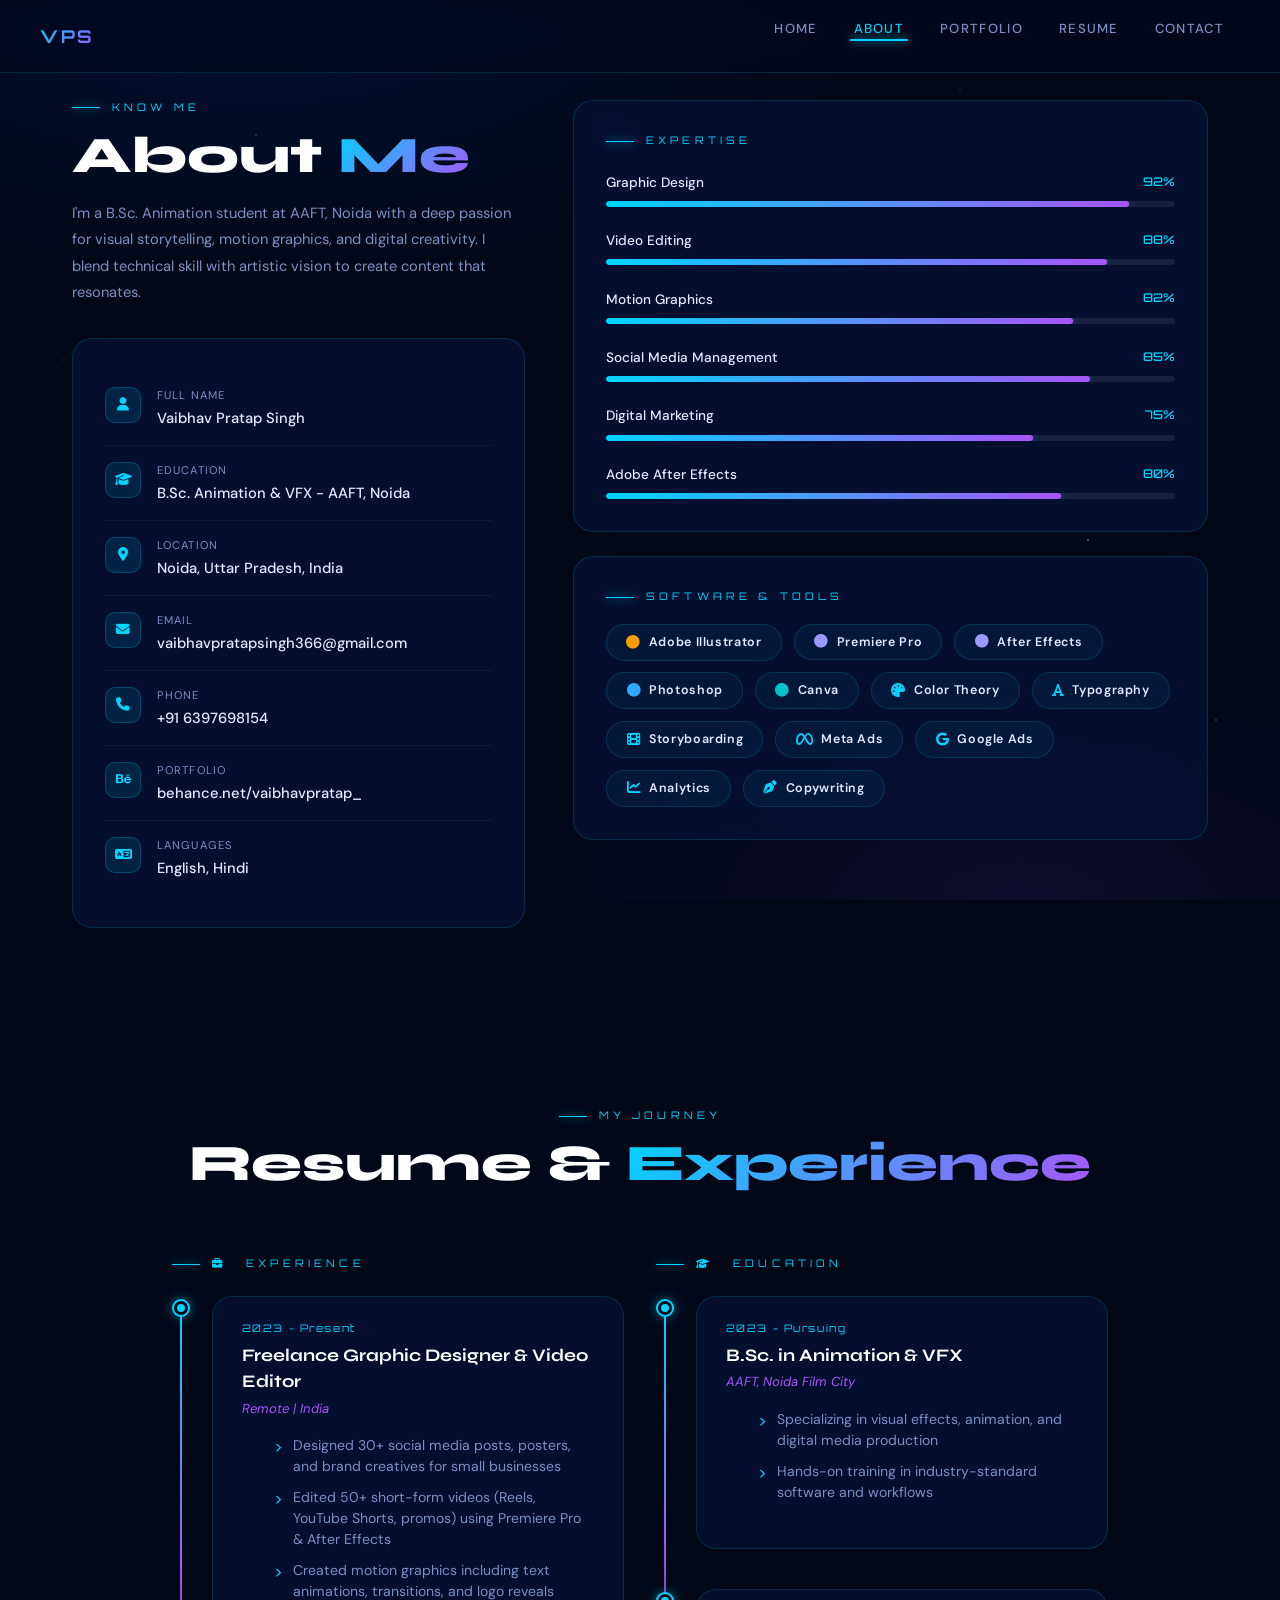
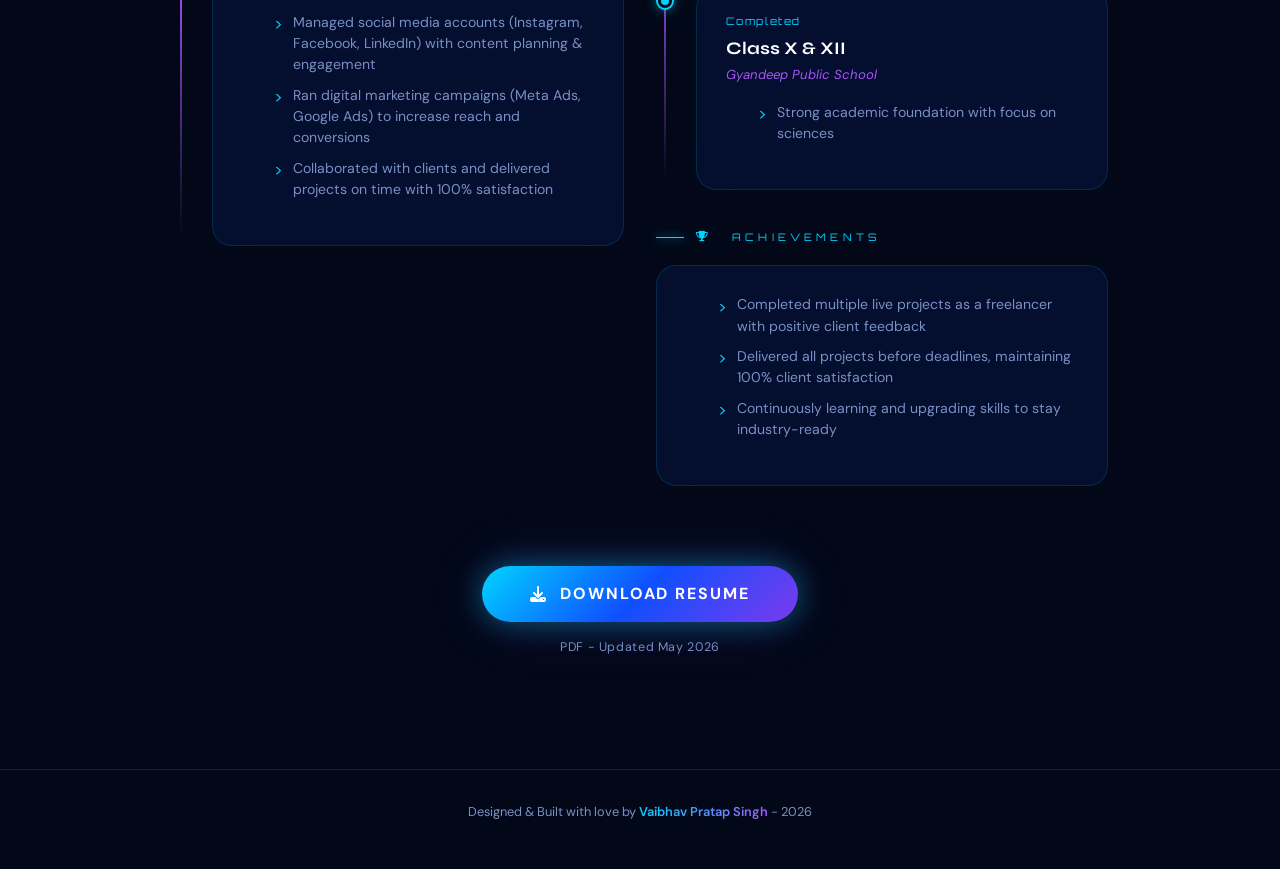
==== commit 1789aed1: "Add files via upload" ====
--- a/about.html
+++ b/about.html
@@ -10,6 +10,28 @@
   <link rel="stylesheet" href="style.css">
 </head>
 <body data-page="about">
+<div id="loader"><div class="loader-logo">VPS</div><div class="loader-bar-wrap"><div class="loader-bar"></div></div></div>
+<div class="stars-bg"></div>
+<nav class="navbar-custom">
+  <div class="nav-inner">
+    <a href="index.html" class="nav-brand">VPS</a>
+    <ul class="nav-links">
+      <li><a href="index.html">Home</a></li>
+      <li><a href="about.html">About</a></li>
+      <li><a href="portfolio.html">Portfolio</a></li>
+      <li><a href="resume.html">Resume</a></li>
+      <li><a href="contact.html">Contact</a></li>
+    </ul>
+    <button class="hamburger" id="hamburger" type="button" aria-label="Open menu"><span></span><span></span><span></span></button>
+  </div>
+</nav>
+<div class="mobile-menu" id="mobileMenu">
+  <a href="index.html">Home</a>
+  <a href="about.html">About</a>
+  <a href="portfolio.html">Portfolio</a>
+  <a href="resume.html">Resume</a>
+  <a href="contact.html">Contact</a>
+</div>
 <section id="about">
   <div class="about-grid">
     <div>
--- a/style.css
+++ b/style.css
@@ -117,6 +117,14 @@
   background: rgba(2,8,24,0.92);
   box-shadow: 0 4px 40px rgba(0,0,0,0.4);
 }
+.nav-inner {
+  display: flex;
+  align-items: center;
+  justify-content: space-between;
+  max-width: 1200px;
+  margin: 0 auto;
+  gap: 1rem;
+}
 .nav-brand {
   font-family: 'Orbitron', monospace;
   font-size: 1.1rem; font-weight: 700;
@@ -663,11 +671,14 @@
 }
 
 /* Scroll Reveal */
-.reveal { opacity: 0; transform: translateY(40px); transition: all 0.8s cubic-bezier(.25,.46,.45,.94); }
+.reveal { opacity: 1; transform: none; transition: all 0.8s cubic-bezier(.25,.46,.45,.94); }
+.js-ready .reveal { opacity: 0; transform: translateY(40px); }
 .reveal.visible { opacity: 1; transform: translateY(0); }
-.reveal-left { opacity: 0; transform: translateX(-40px); transition: all 0.8s cubic-bezier(.25,.46,.45,.94); }
+.reveal-left { opacity: 1; transform: none; transition: all 0.8s cubic-bezier(.25,.46,.45,.94); }
+.js-ready .reveal-left { opacity: 0; transform: translateX(-40px); }
 .reveal-left.visible { opacity: 1; transform: translateX(0); }
-.reveal-right { opacity: 0; transform: translateX(40px); transition: all 0.8s cubic-bezier(.25,.46,.45,.94); }
+.reveal-right { opacity: 1; transform: none; transition: all 0.8s cubic-bezier(.25,.46,.45,.94); }
+.js-ready .reveal-right { opacity: 0; transform: translateX(40px); }
 .reveal-right.visible { opacity: 1; transform: translateX(0); }
 .reveal-d1 { transition-delay: 0.1s; }
 .reveal-d2 { transition-delay: 0.2s; }
